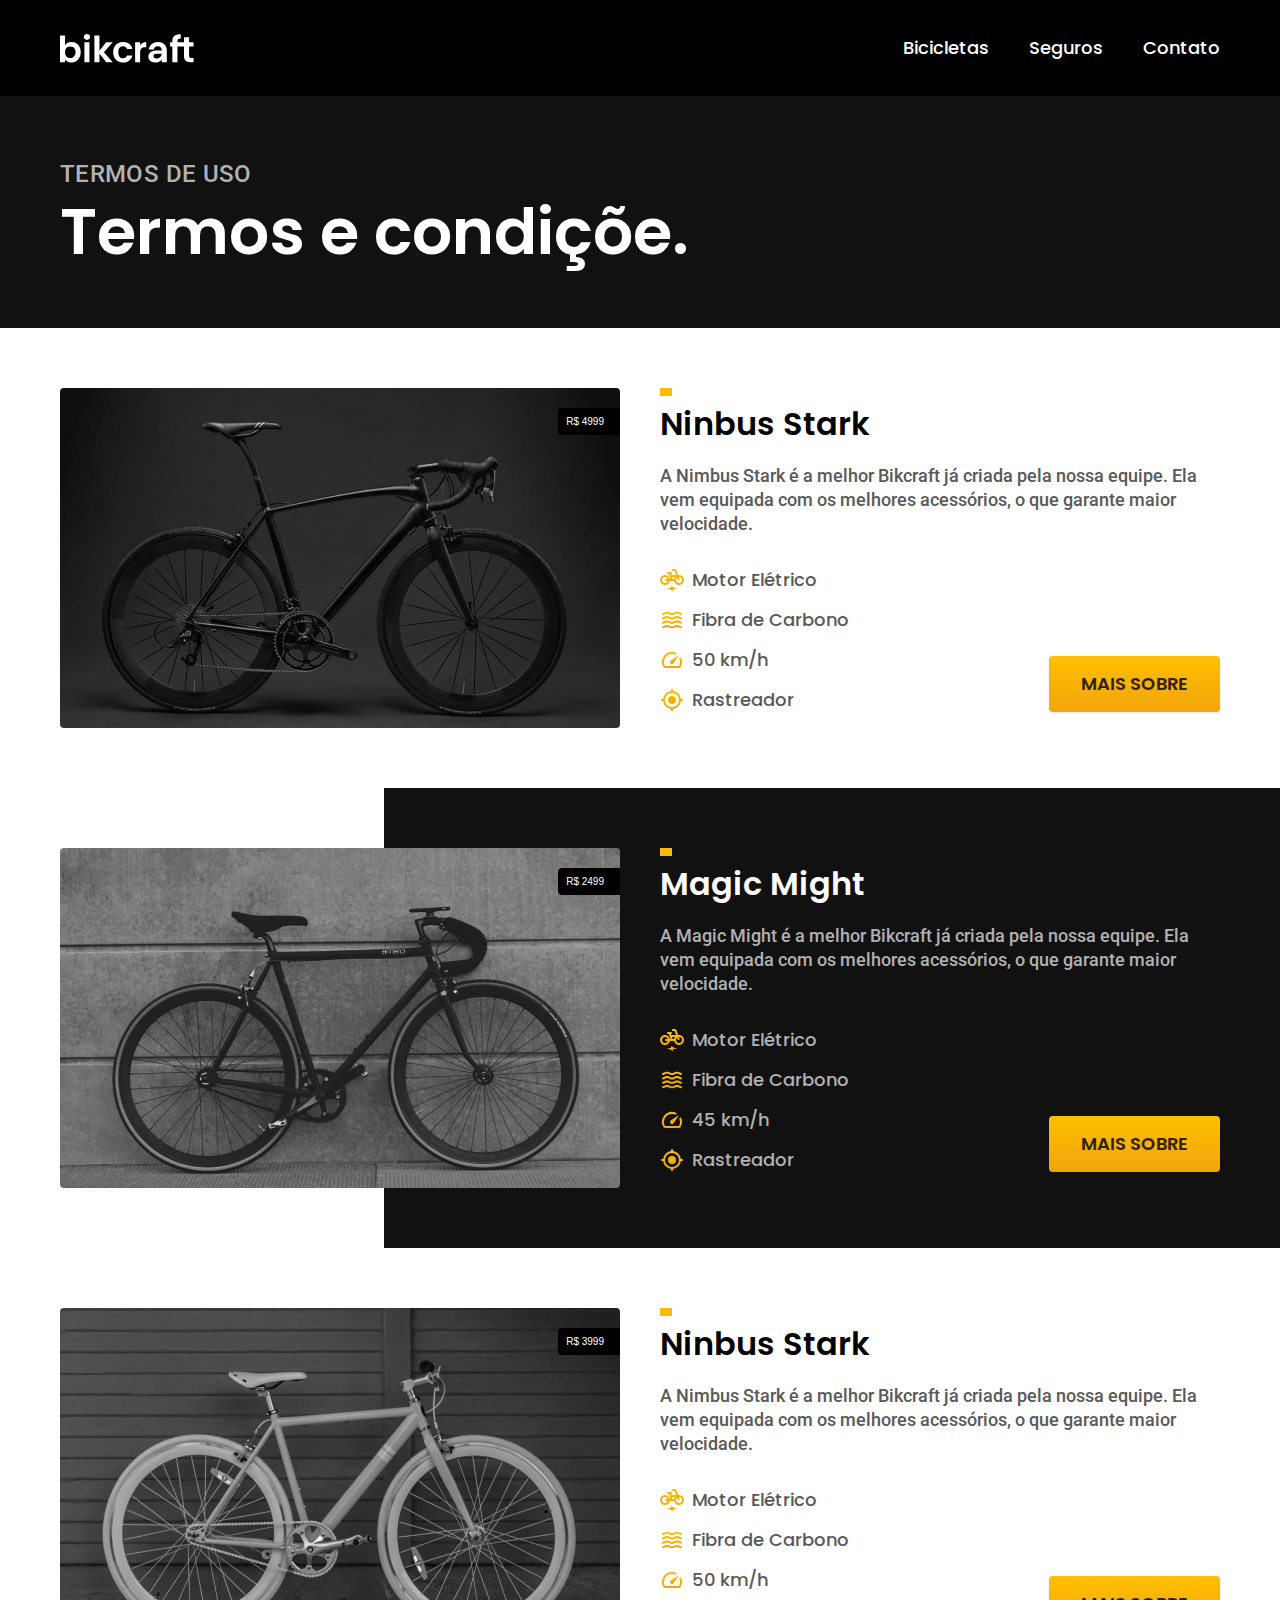
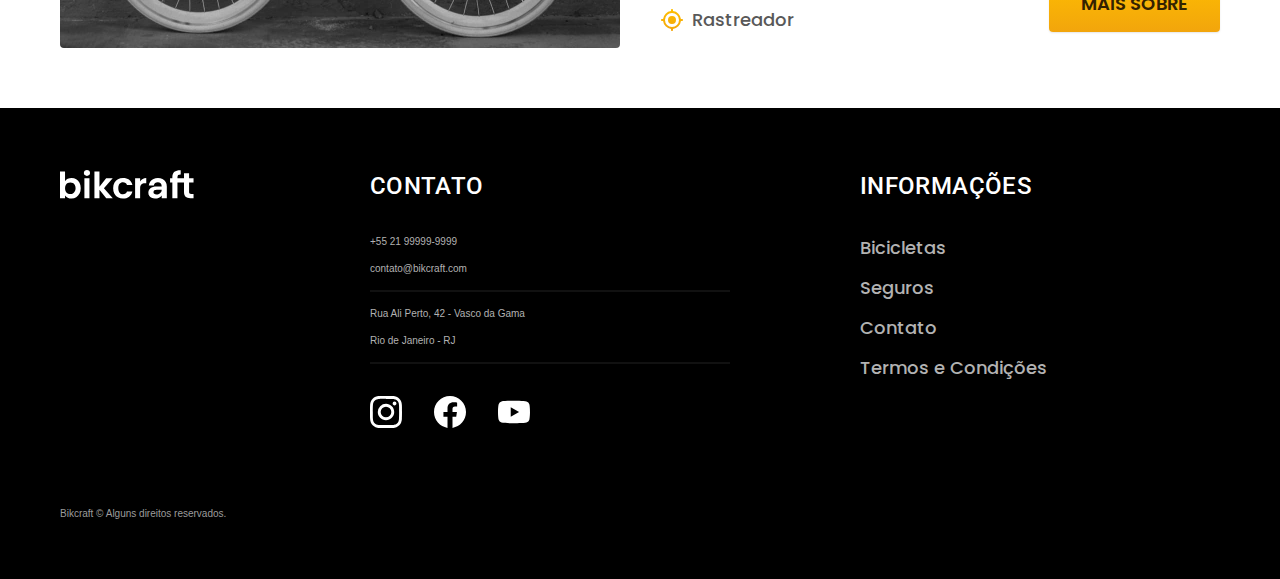
==== bikes.html @ 88b2eb89 "criação da pagina bikes.html e finalização dela, junto com a criação da folha bikes.css" ====
<!DOCTYPE html>
<html lang="pt-br">
<head>
  <meta charset="UTF-8">
  <meta http-equiv="X-UA-Compatible" content="IE=edge">
  <meta name="viewport" content="width=device-width, initial-scale=1.0">

  <meta name="description" content="Nossas bicicletas elêtricas Bikcraft, bikes motorizadas com motor elêtrico e estrutura em carbono para sua melhor experiência.">
  <title>Bicicletas | Bikcraft</title>

  <link rel="stylesheet" href="css/style.css">
  <link rel="preconnect" href="https://fonts.googleapis.com">
  <link rel="preconnect" href="https://fonts.gstatic.com" crossorigin>
  <link href="https://fonts.googleapis.com/css2?family=Merriweather:ital,wght@1,900&family=Poppins:wght@400;600&family=Roboto:wght@400;500&display=swap" rel="stylesheet">
</head>
<body>
  <header class="header--bg">
    <div class="header--container layout--alignment">
      <a href="./">
        <img class="header__logo" src="img/bikcraft.svg" alt="logo da marca Bikcraft">
      </a>
      <nav class="nav" aria-label="primaria">
        <ul class="nav__menu font-1-m color-0">
          <li><a class="nav__items" href="">Bicicletas</a></li>
          <li><a class="nav__items" href="">Seguros</a></li>
          <li><a class="nav__items" href="">Contato</a></li>
        </ul>
      </nav>
    </div>
  </header>

  <main>
    <div class="title--bg">
      <div class="title layout--alignment">
        <p class="font-2-l-b color-5">Termos de uso</p>
        <h1 class="font-1-xxl color-0">Termos e condiçõe<span>.</span></h1>
      </div>
    </div>

    <div class="bikes layout--alignment">
      <div class="bikes__img">
        <img src="./img/bicicletas/nimbus.jpg" alt="Bicicleta preta">
        <span class="font-2-m color-0"> R$ 4999</span>
      </div>
      <div class="bikes__content">
        <h2 class="font-1-xl">Ninbus Stark</h2>
        <p class="font-2-s color-8">A Nimbus Stark é a melhor Bikcraft já criada pela nossa equipe. Ela vem equipada com os melhores acessórios, o que garante maior velocidade.</p>
        <ul class="font-1-m color-8">
          <li>
            <img src="img/icones/eletrica.svg" alt="">
            Motor Elétrico
          </li>
          <li>
            <img src="img/icones/carbono.svg" alt="">
            Fibra de Carbono
          </li>
          <li>
            <img src="img/icones/velocidade.svg" alt="">
            50 km/h
          </li>
          <li>
            <img src="img/icones/rastreador.svg" alt="">
            Rastreador
          </li>
        </ul>
        <a class="button arrow" href="#">Mais Sobre</a>
      </div>
    </div>

    <div class="bikes--bg">
      <div class="bikes layout--alignment">
        <div class="bikes__img">
          <img src="./img/bicicletas/magic.jpg" alt="Bicicleta preta com detalhes cinzas">
          <span class="font-2-m color-0"> R$ 2499</span>
        </div>
        <div class="bikes__content">
          <h2 class="font-1-xl color-0">Magic Might</h2>
          <p class="font-2-s color-5">A Magic Might é a melhor Bikcraft já criada pela nossa equipe. Ela vem equipada com os melhores acessórios, o que garante maior velocidade.</p>
          <ul class="font-1-m color-5">
            <li>
              <img src="img/icones/eletrica.svg" alt="">
              Motor Elétrico
            </li>
            <li>
              <img src="img/icones/carbono.svg" alt="">
              Fibra de Carbono
            </li>
            <li>
              <img src="img/icones/velocidade.svg" alt="">
              45 km/h
            </li>
            <li>
              <img src="img/icones/rastreador.svg" alt="">
              Rastreador
            </li>
          </ul>
          <a class="button arrow" href="#">Mais Sobre</a>
        </div>
      </div>
    </div>

    <div class="bikes layout--alignment">
      <div class="bikes__img">
        <img src="./img/bicicletas/nebula.jpg" alt="Bicicleta de cor cinza claro">
        <span class="font-2-m color-0"> R$ 3999</span>
      </div>
      <div class="bikes__content">
        <h2 class="font-1-xl">Ninbus Stark</h2>
        <p class="font-2-s color-8">A Nimbus Stark é a melhor Bikcraft já criada pela nossa equipe. Ela vem equipada com os melhores acessórios, o que garante maior velocidade.</p>
        <ul class="font-1-m color-8">
          <li>
            <img src="img/icones/eletrica.svg" alt="">
            Motor Elétrico
          </li>
          <li>
            <img src="img/icones/carbono.svg" alt="">
            Fibra de Carbono
          </li>
          <li>
            <img src="img/icones/velocidade.svg" alt="">
            50 km/h
          </li>
          <li>
            <img src="img/icones/rastreador.svg" alt="">
            Rastreador
          </li>
        </ul>
        <a class="button arrow" href="#">Mais Sobre</a>
      </div>
    </div>

  </main>

  <footer class="footer--bg">
    <div class="footer layout--alignment">
      <img src="img/bikcraft.svg" alt="Bikcraft">
      <div class="footer__contact">
        <h3 class="font-2-l-b color-0">Contato</h3>
        <ul class="font-2-m color-5">
          <li><a href="tel:+5521999999999">+55 21 99999-9999</a></li>
          <li><a href="mailto:contato@bikcraft.com">contato@bikcraft.com</a></li>
          <li>Rua Ali Perto, 42 - Vasco da Gama</li>
          <li>Rio de Janeiro - RJ</li>
        </ul>
        <div class="footer__social">
          <a href="./">
            <img src="img/redes/instagram.svg" alt="instagram">
          </a>
          <a href="./">
            <img src="img/redes/facebook.svg" alt="Facebook">
          </a>
          <a href="./">
            <img src="img/redes/youtube.svg" alt="Youtube">
          </a>
        </div>
      </div>
      <div class="footer__info">
        <h3 class="font-2-l-b color-0">Informações</h3>
        <nav>
          <ul class="font-1-m color-5">
            <li><a href="">Bicicletas</a></li>
          <li><a href="">Seguros</a></li>
          <li><a href="">Contato</a></li>
          <li><a href="">Termos e Condições</a></li>
          </ul>
        </nav>
      </div>
      <p class="footer__copy font-2-m color-6">Bikcraft © Alguns direitos reservados.</p>
    </div>
  </footer>
</body>
</html>
---- css/style.css ----
/* Utilitários e componentes */
@import url(utilities/colors.css);
@import url(utilities/typography.css);
@import url(utilities/components.css);

/* global */
@import url(global/global.css);
@import url(global/header.css);
@import url(global/footer.css);

/* Página index */
@import url(home/main.css);
@import url(home/technology.css);
@import url(home/partners.css);
@import url(home/statement.css);

/* lista de bicicletas a venda */
@import url(bikes/bikes-list.css);
@import url(bikes/bikes.css);

/* seguros de biciletas */
@import url(insurance/insurances.css);

/* termos e condições */
@import url(terms/terms.css);
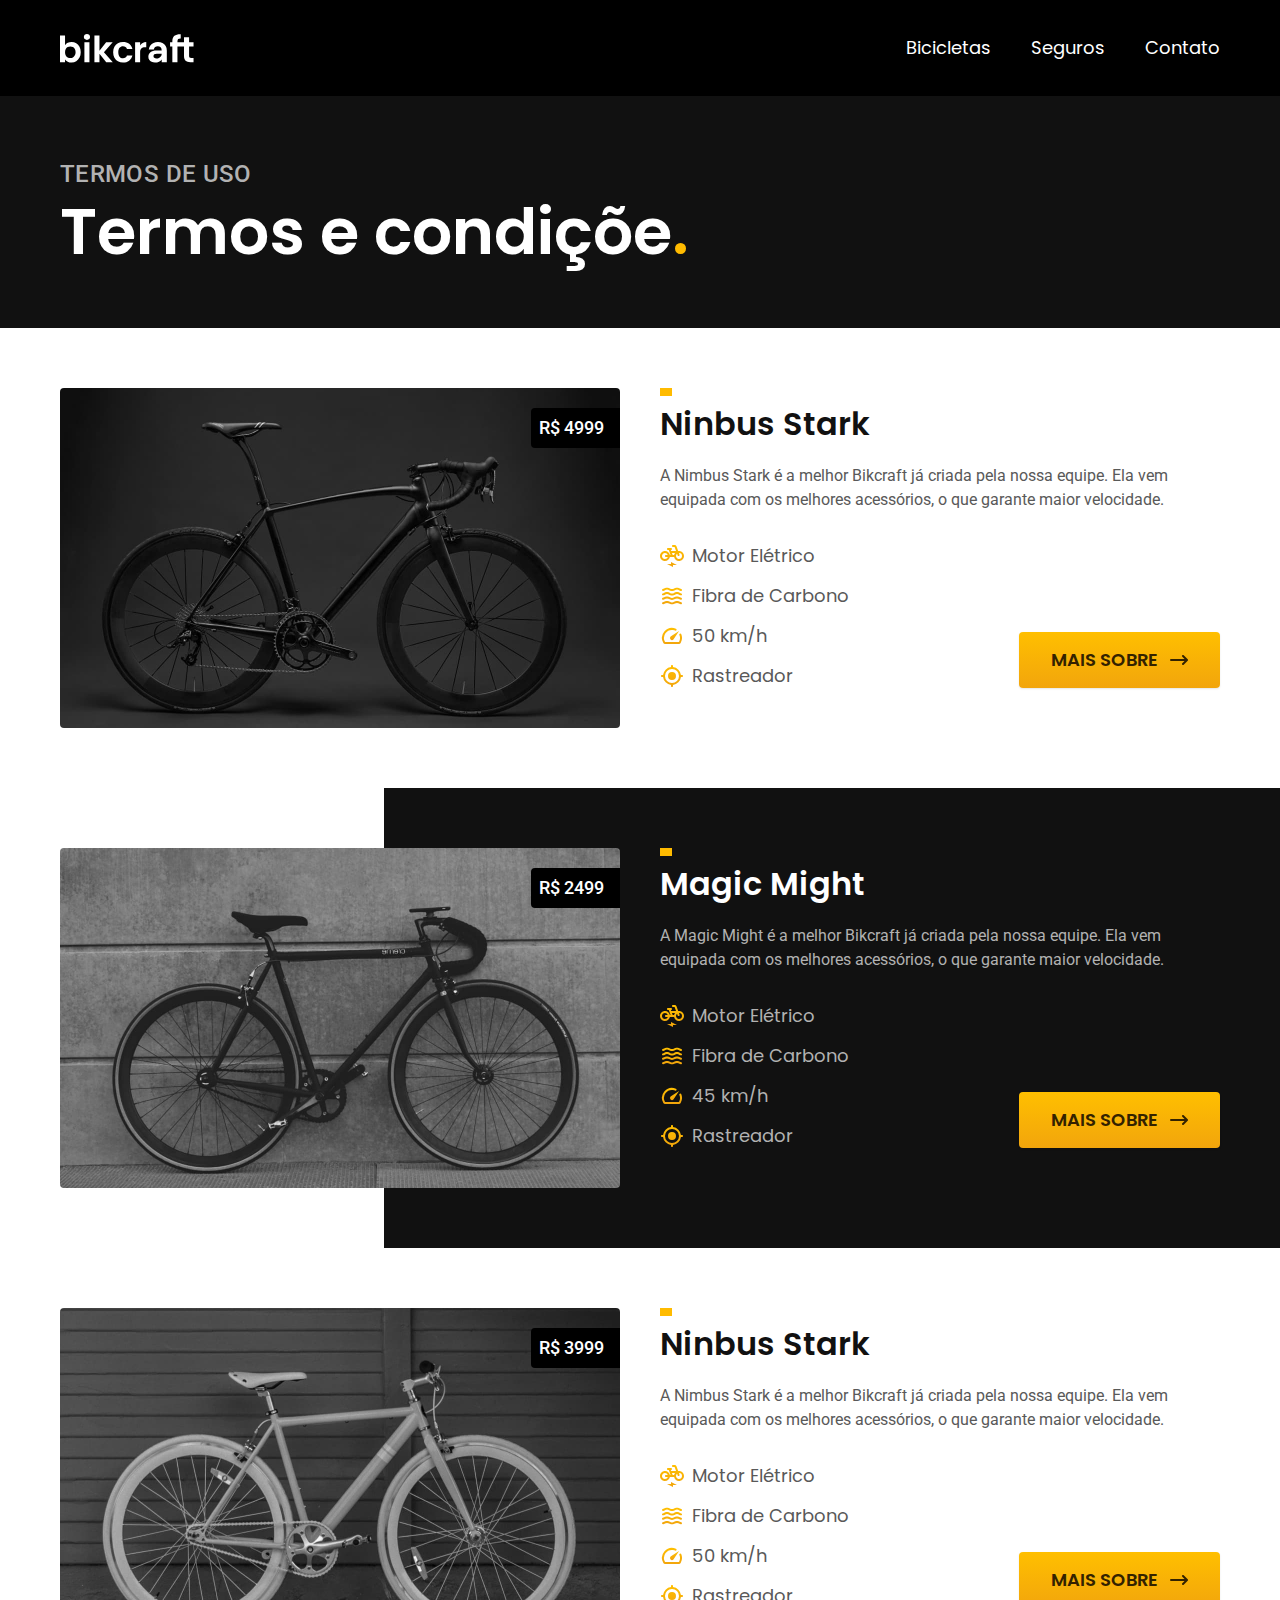
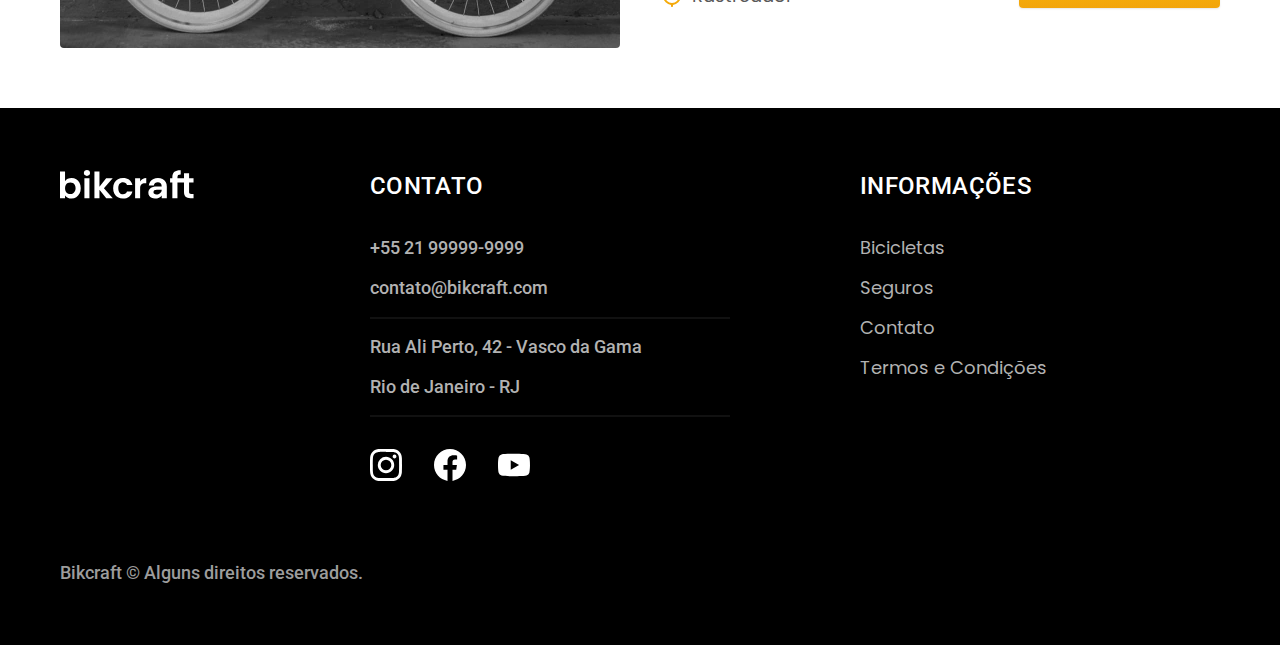
==== commit 560993ef: "criação do file insurance.html(pagina interna de seguros)  e criação das folhas de estilos advantage" ====
--- a/bikes.html
+++ b/bikes.html
@@ -33,7 +33,7 @@
     <div class="title--bg">
       <div class="title layout--alignment">
         <p class="font-2-l-b color-5">Termos de uso</p>
-        <h1 class="font-1-xxl color-0">Termos e condiçõe<span>.</span></h1>
+        <h1 class="font-1-xxl color-0">Termos e condiçõe<span class="color-p1">.</span></h1>
       </div>
     </div>
 
--- a/css/style.css
+++ b/css/style.css
@@ -19,7 +19,9 @@
 @import url(bikes/bikes.css);
 
 /* seguros de biciletas */
-@import url(insurance/insurances.css);
+@import url(insurance/insurance.css);
+@import url(insurance/advantage.css);
+@import url(insurance/question.css);
 
 /* termos e condições */
 @import url(terms/terms.css);
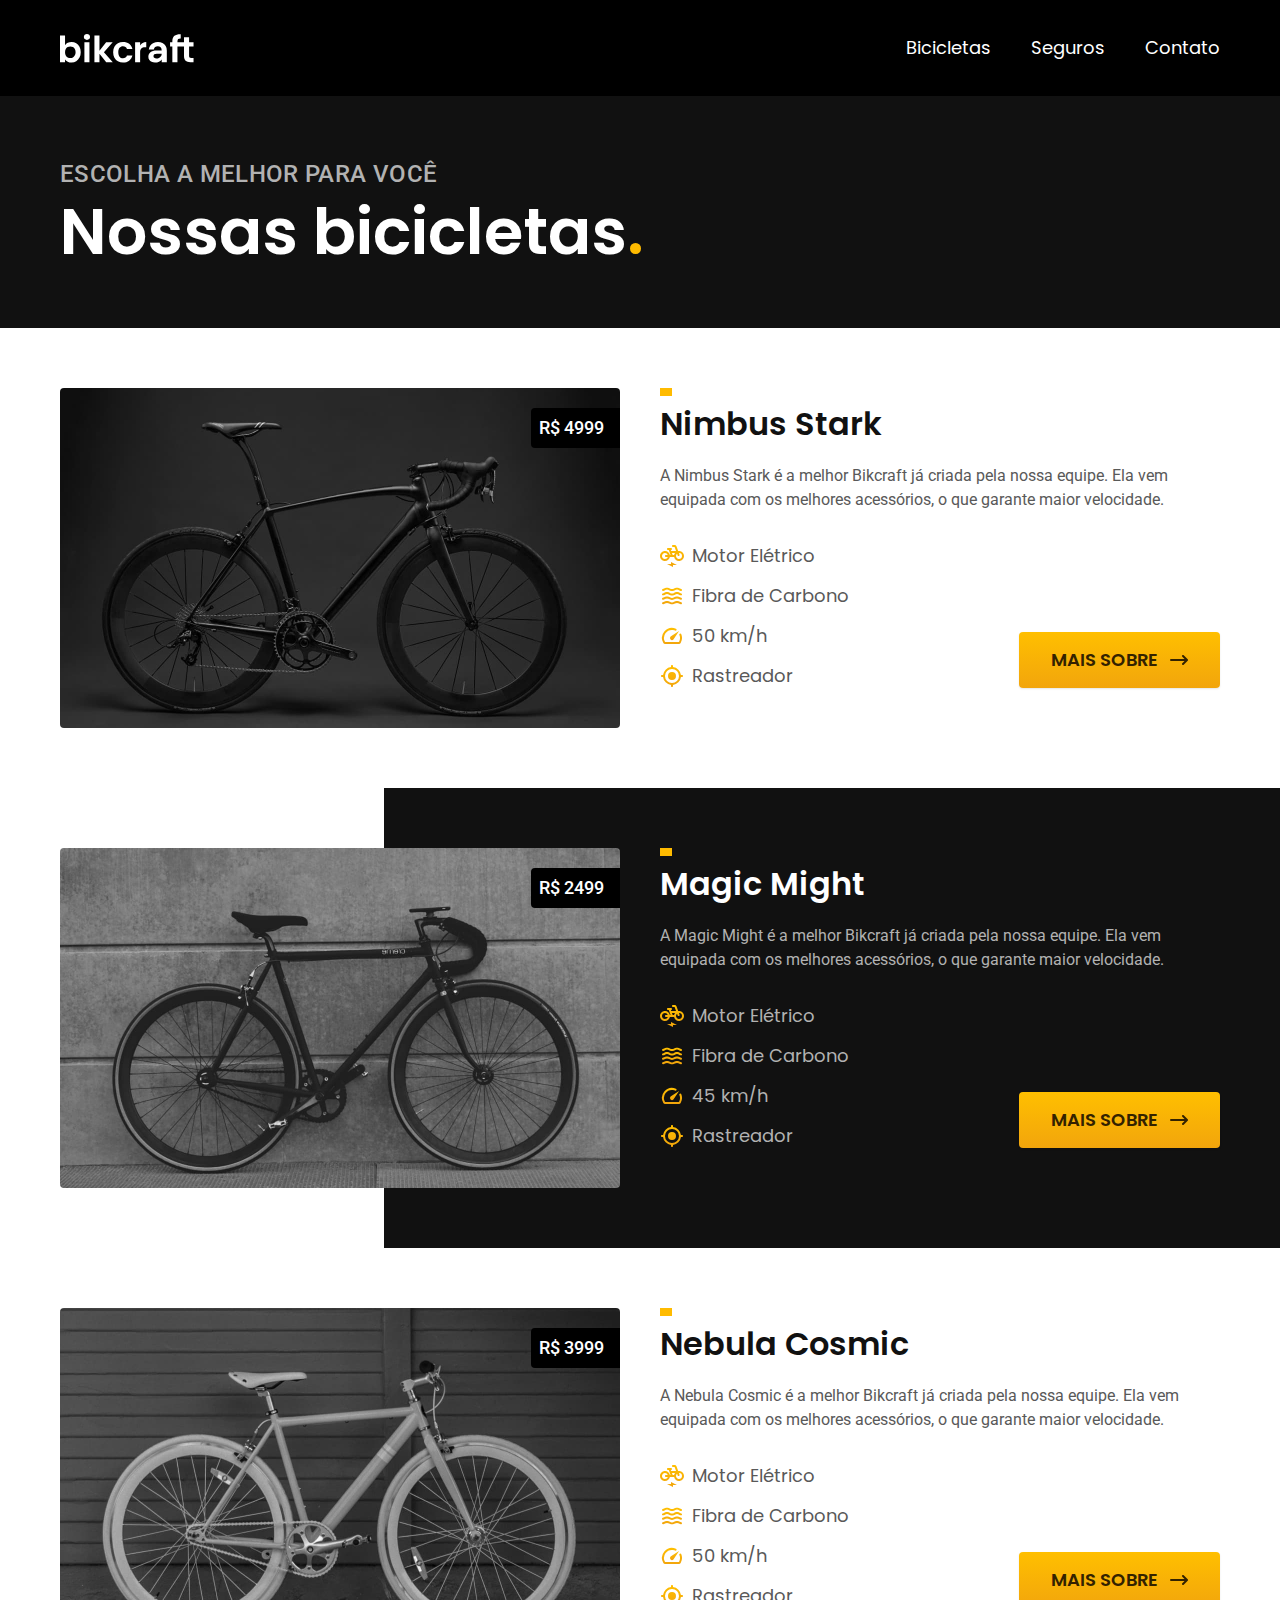
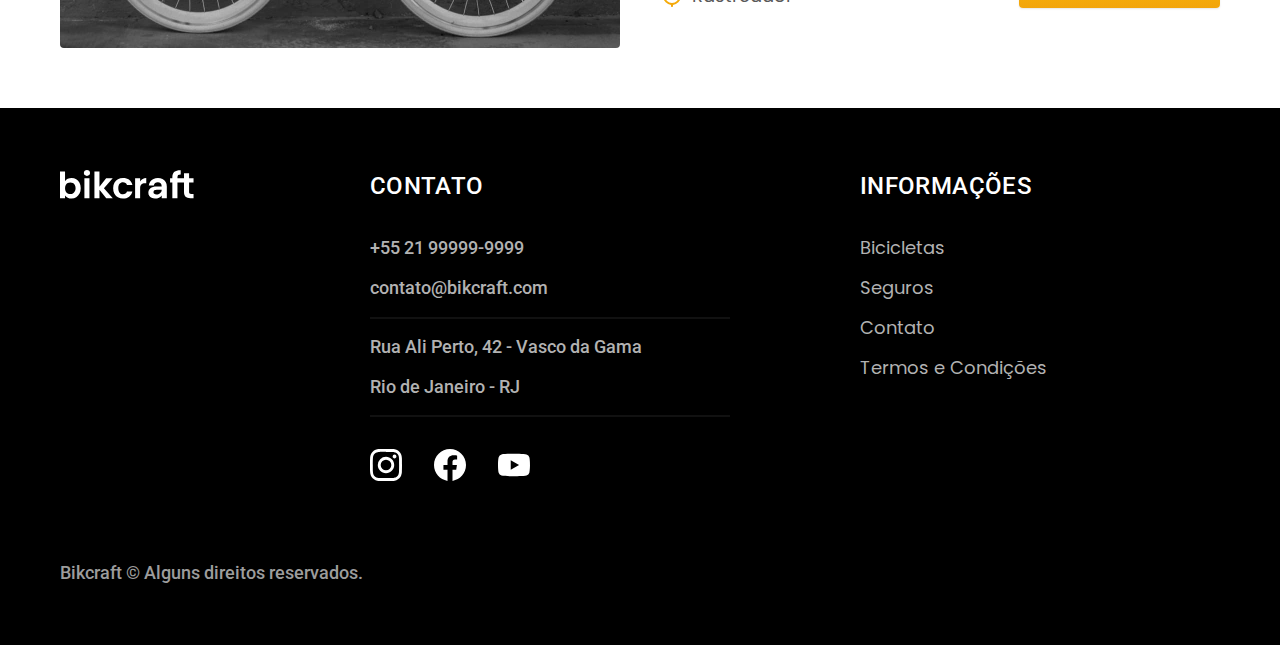
==== commit b9567689: "finalização das paginas internas bikes(magic, nebula, nimbus.html) criação e finalização das folhas " ====
--- a/bikes.html
+++ b/bikes.html
@@ -21,8 +21,8 @@
       </a>
       <nav class="nav" aria-label="primaria">
         <ul class="nav__menu font-1-m color-0">
-          <li><a class="nav__items" href="">Bicicletas</a></li>
-          <li><a class="nav__items" href="">Seguros</a></li>
+          <li><a class="nav__items" href="/bikes.html">Bicicletas</a></li>
+          <li><a class="nav__items" href="/insurance.html">Seguros</a></li>
           <li><a class="nav__items" href="">Contato</a></li>
         </ul>
       </nav>
@@ -32,8 +32,8 @@
   <main>
     <div class="title--bg">
       <div class="title layout--alignment">
-        <p class="font-2-l-b color-5">Termos de uso</p>
-        <h1 class="font-1-xxl color-0">Termos e condiçõe<span class="color-p1">.</span></h1>
+        <p class="font-2-l-b color-5">Escolha a melhor para você</p>
+        <h1 class="font-1-xxl color-0">Nossas bicicletas<span class="color-p1">.</span></h1>
       </div>
     </div>
 
@@ -43,7 +43,7 @@
         <span class="font-2-m color-0"> R$ 4999</span>
       </div>
       <div class="bikes__content">
-        <h2 class="font-1-xl">Ninbus Stark</h2>
+        <h2 class="font-1-xl">Nimbus Stark</h2>
         <p class="font-2-s color-8">A Nimbus Stark é a melhor Bikcraft já criada pela nossa equipe. Ela vem equipada com os melhores acessórios, o que garante maior velocidade.</p>
         <ul class="font-1-m color-8">
           <li>
@@ -105,8 +105,8 @@
         <span class="font-2-m color-0"> R$ 3999</span>
       </div>
       <div class="bikes__content">
-        <h2 class="font-1-xl">Ninbus Stark</h2>
-        <p class="font-2-s color-8">A Nimbus Stark é a melhor Bikcraft já criada pela nossa equipe. Ela vem equipada com os melhores acessórios, o que garante maior velocidade.</p>
+        <h2 class="font-1-xl">Nebula Cosmic</h2>
+        <p class="font-2-s color-8">A Nebula Cosmic é a melhor Bikcraft já criada pela nossa equipe. Ela vem equipada com os melhores acessórios, o que garante maior velocidade.</p>
         <ul class="font-1-m color-8">
           <li>
             <img src="img/icones/eletrica.svg" alt="">
@@ -158,10 +158,10 @@
         <h3 class="font-2-l-b color-0">Informações</h3>
         <nav>
           <ul class="font-1-m color-5">
-            <li><a href="">Bicicletas</a></li>
-          <li><a href="">Seguros</a></li>
-          <li><a href="">Contato</a></li>
-          <li><a href="">Termos e Condições</a></li>
+            <li><a href="/bikes.html">Bicicletas</a></li>
+            <li><a href="/insurance.html">Seguros</a></li>
+            <li><a href="">Contato</a></li>
+            <li><a href="/terms.html">Termos e Condições</a></li>
           </ul>
         </nav>
       </div>
--- a/css/style.css
+++ b/css/style.css
@@ -18,6 +18,9 @@
 @import url(bikes/bikes-list.css);
 @import url(bikes/bikes.css);
 
+/* site interno bicleta nimbus */
+@import url(bike/bike.css);
+@import url(bike/insurance-bike.css);
 /* seguros de biciletas */
 @import url(insurance/insurance.css);
 @import url(insurance/advantage.css);
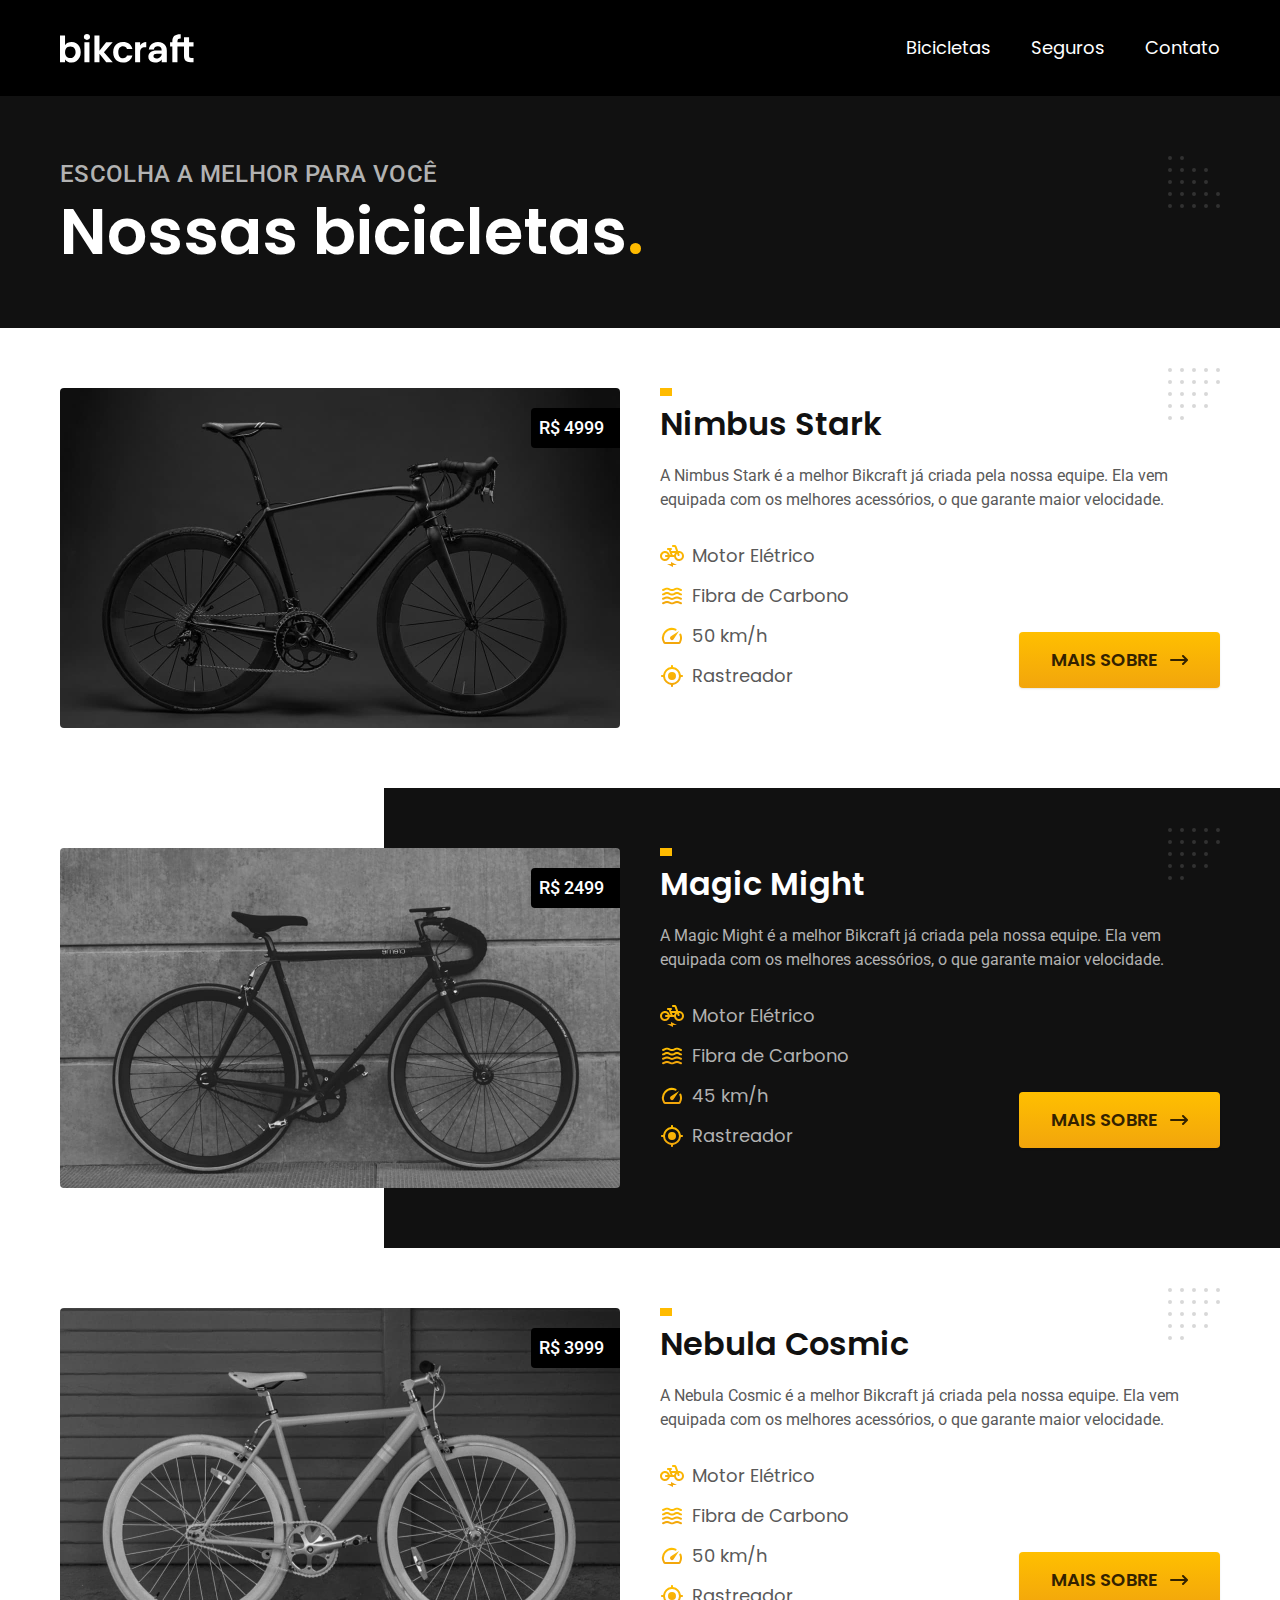
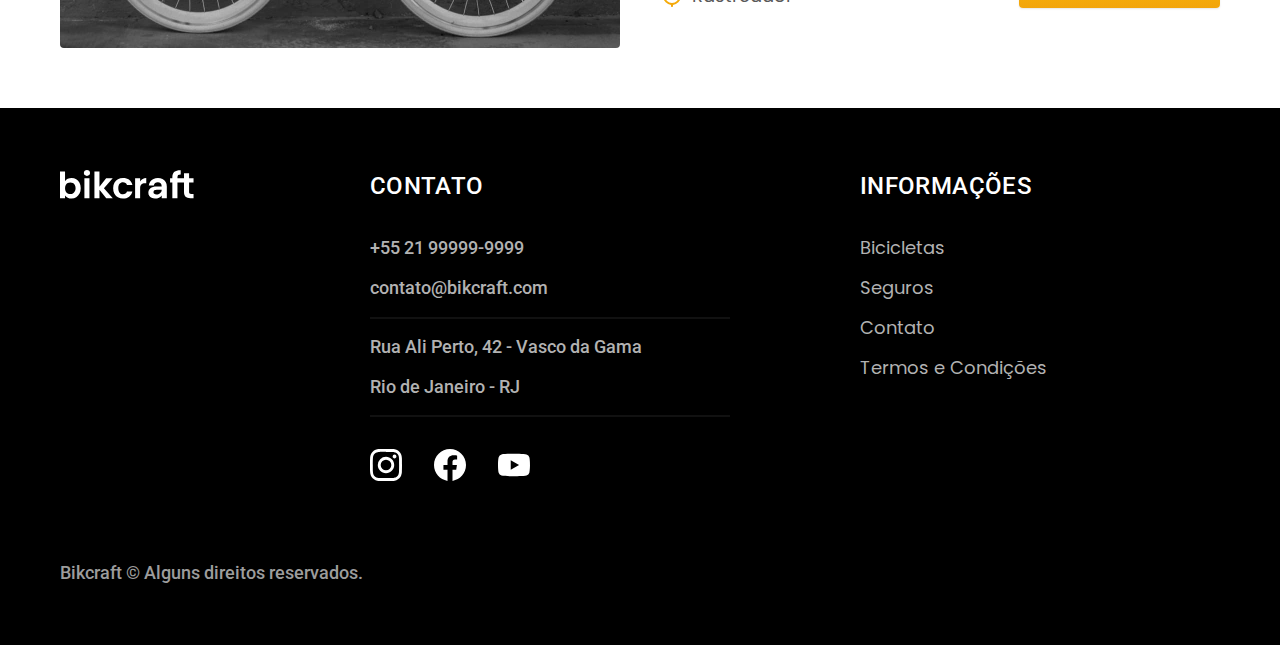
==== commit 29a69ea9: "finalização da página budget.html, finalização da folha budget.css" ====
--- a/bikes.html
+++ b/bikes.html
@@ -1,5 +1,6 @@
 <!DOCTYPE html>
 <html lang="pt-br">
+
 <head>
   <meta charset="UTF-8">
   <meta http-equiv="X-UA-Compatible" content="IE=edge">
@@ -8,11 +9,13 @@
   <meta name="description" content="Nossas bicicletas elêtricas Bikcraft, bikes motorizadas com motor elêtrico e estrutura em carbono para sua melhor experiência.">
   <title>Bicicletas | Bikcraft</title>
 
+  <link rel="preload" href="/css/style.css" as="style">
   <link rel="stylesheet" href="css/style.css">
   <link rel="preconnect" href="https://fonts.googleapis.com">
   <link rel="preconnect" href="https://fonts.gstatic.com" crossorigin>
   <link href="https://fonts.googleapis.com/css2?family=Merriweather:ital,wght@1,900&family=Poppins:wght@400;600&family=Roboto:wght@400;500&display=swap" rel="stylesheet">
 </head>
+
 <body>
   <header class="header--bg">
     <div class="header--container layout--alignment">
@@ -169,4 +172,5 @@
     </div>
   </footer>
 </body>
+
 </html>--- a/css/style.css
+++ b/css/style.css
@@ -1,14 +1,15 @@
-/* Utilitários e componentes */
+/* Css utilitário e componentes */
 @import url(utilities/colors.css);
 @import url(utilities/typography.css);
 @import url(utilities/components.css);
+@import url(/css/utilities/form.css);
 
-/* global */
+/* Estilos globais */
 @import url(global/global.css);
 @import url(global/header.css);
 @import url(global/footer.css);
 
-/* Página index */
+/*Página index */
 @import url(home/main.css);
 @import url(home/technology.css);
 @import url(home/partners.css);
@@ -21,10 +22,18 @@
 /* site interno bicleta nimbus */
 @import url(bike/bike.css);
 @import url(bike/insurance-bike.css);
+
 /* seguros de biciletas */
 @import url(insurance/insurance.css);
 @import url(insurance/advantage.css);
 @import url(insurance/question.css);
+
+/* Pagina de contato e store */
+@import url(/css/contact/contact.css);
+@import url(/css/contact/store.css);
+
+/* Orçamento */
+@import url(budget/budget.css);
 
 /* termos e condições */
 @import url(terms/terms.css);
--- a/css/style.css
+++ b/css/style.css
@@ -1,14 +1,15 @@
-/* Utilitários e componentes */
+/* Css utilitário e componentes */
 @import url(utilities/colors.css);
 @import url(utilities/typography.css);
 @import url(utilities/components.css);
+@import url(/css/utilities/form.css);
 
-/* global */
+/* Estilos globais */
 @import url(global/global.css);
 @import url(global/header.css);
 @import url(global/footer.css);
 
-/* Página index */
+/*Página index */
 @import url(home/main.css);
 @import url(home/technology.css);
 @import url(home/partners.css);
@@ -21,10 +22,18 @@
 /* site interno bicleta nimbus */
 @import url(bike/bike.css);
 @import url(bike/insurance-bike.css);
+
 /* seguros de biciletas */
 @import url(insurance/insurance.css);
 @import url(insurance/advantage.css);
 @import url(insurance/question.css);
+
+/* Pagina de contato e store */
+@import url(/css/contact/contact.css);
+@import url(/css/contact/store.css);
+
+/* Orçamento */
+@import url(budget/budget.css);
 
 /* termos e condições */
 @import url(terms/terms.css);
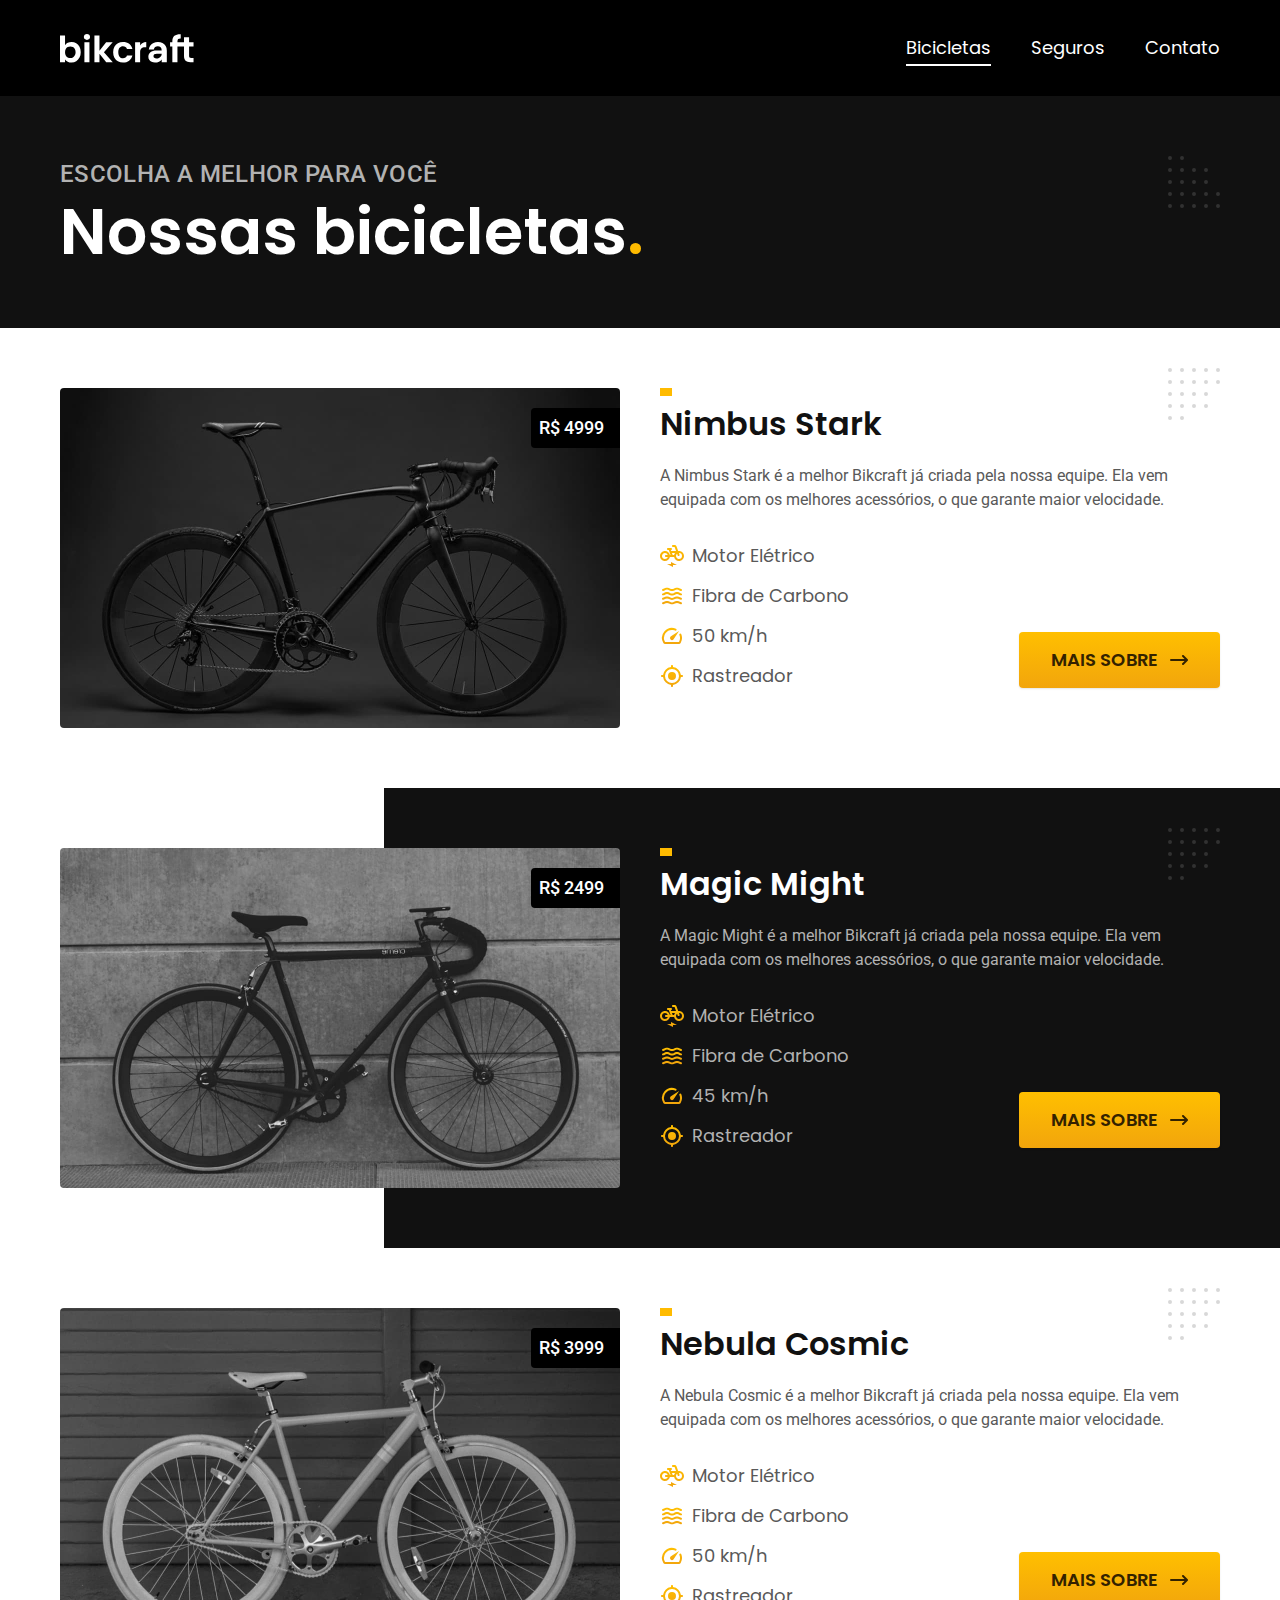
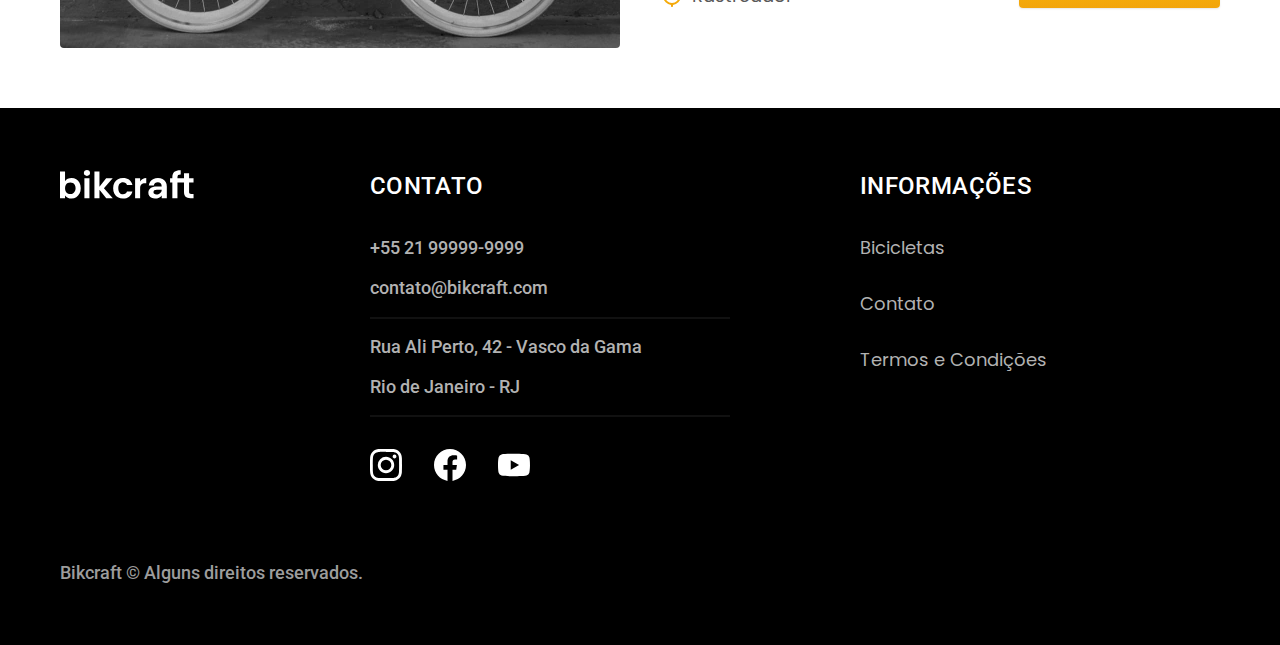
==== commit 90c41fb7: "modificações de links, propriedade alt das imagens e folhas de estilos, nas paginas adição de evento" ====
--- a/bikes.html
+++ b/bikes.html
@@ -19,14 +19,14 @@
 <body>
   <header class="header--bg">
     <div class="header--container layout--alignment">
-      <a href="./">
+      <a href="/index.html">
         <img class="header__logo" src="img/bikcraft.svg" alt="logo da marca Bikcraft">
       </a>
       <nav class="nav" aria-label="primaria">
         <ul class="nav__menu font-1-m color-0">
           <li><a class="nav__items" href="/bikes.html">Bicicletas</a></li>
           <li><a class="nav__items" href="/insurance.html">Seguros</a></li>
-          <li><a class="nav__items" href="">Contato</a></li>
+          <li><a class="nav__items" href="/contact.html">Contato</a></li>
         </ul>
       </nav>
     </div>
@@ -66,7 +66,7 @@
             Rastreador
           </li>
         </ul>
-        <a class="button arrow" href="#">Mais Sobre</a>
+        <a class="button arrow" href="/bikes/nimbus.html">Mais Sobre</a>
       </div>
     </div>
 
@@ -97,7 +97,7 @@
               Rastreador
             </li>
           </ul>
-          <a class="button arrow" href="#">Mais Sobre</a>
+          <a class="button arrow" href="/bikes/magic.html">Mais Sobre</a>
         </div>
       </div>
     </div>
@@ -128,7 +128,7 @@
             Rastreador
           </li>
         </ul>
-        <a class="button arrow" href="#">Mais Sobre</a>
+        <a class="button arrow" href="/bikes/nebula.html">Mais Sobre</a>
       </div>
     </div>
 
@@ -146,13 +146,13 @@
           <li>Rio de Janeiro - RJ</li>
         </ul>
         <div class="footer__social">
-          <a href="./">
+          <a href="#">
             <img src="img/redes/instagram.svg" alt="instagram">
           </a>
-          <a href="./">
+          <a href="#">
             <img src="img/redes/facebook.svg" alt="Facebook">
           </a>
-          <a href="./">
+          <a href="#">
             <img src="img/redes/youtube.svg" alt="Youtube">
           </a>
         </div>
@@ -162,8 +162,7 @@
         <nav>
           <ul class="font-1-m color-5">
             <li><a href="/bikes.html">Bicicletas</a></li>
-            <li><a href="/insurance.html">Seguros</a></li>
-            <li><a href="">Contato</a></li>
+            <li><a class="nav__items" href="/contact.html">Contato</a></li>
             <li><a href="/terms.html">Termos e Condições</a></li>
           </ul>
         </nav>
@@ -171,6 +170,7 @@
       <p class="footer__copy font-2-m color-6">Bikcraft © Alguns direitos reservados.</p>
     </div>
   </footer>
+  <script src="/js/script.js"></script>
 </body>
 
 </html>